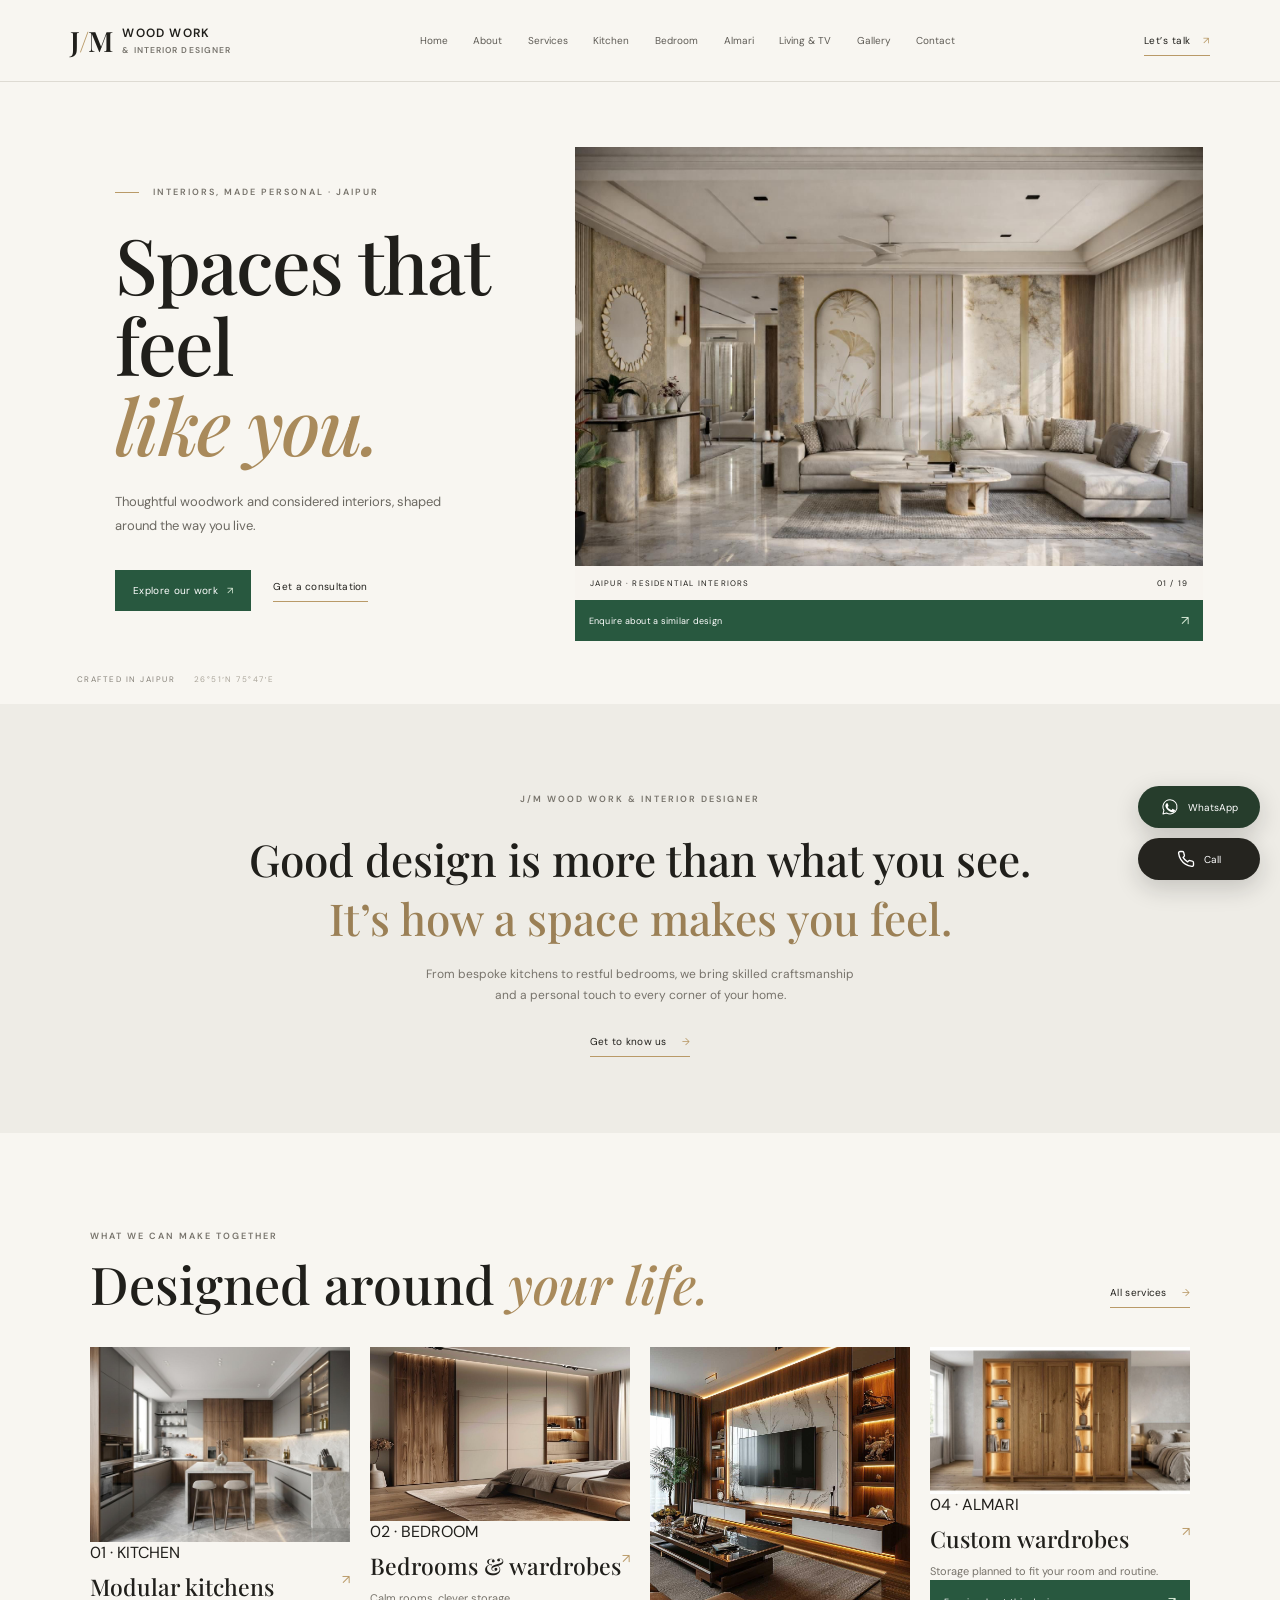
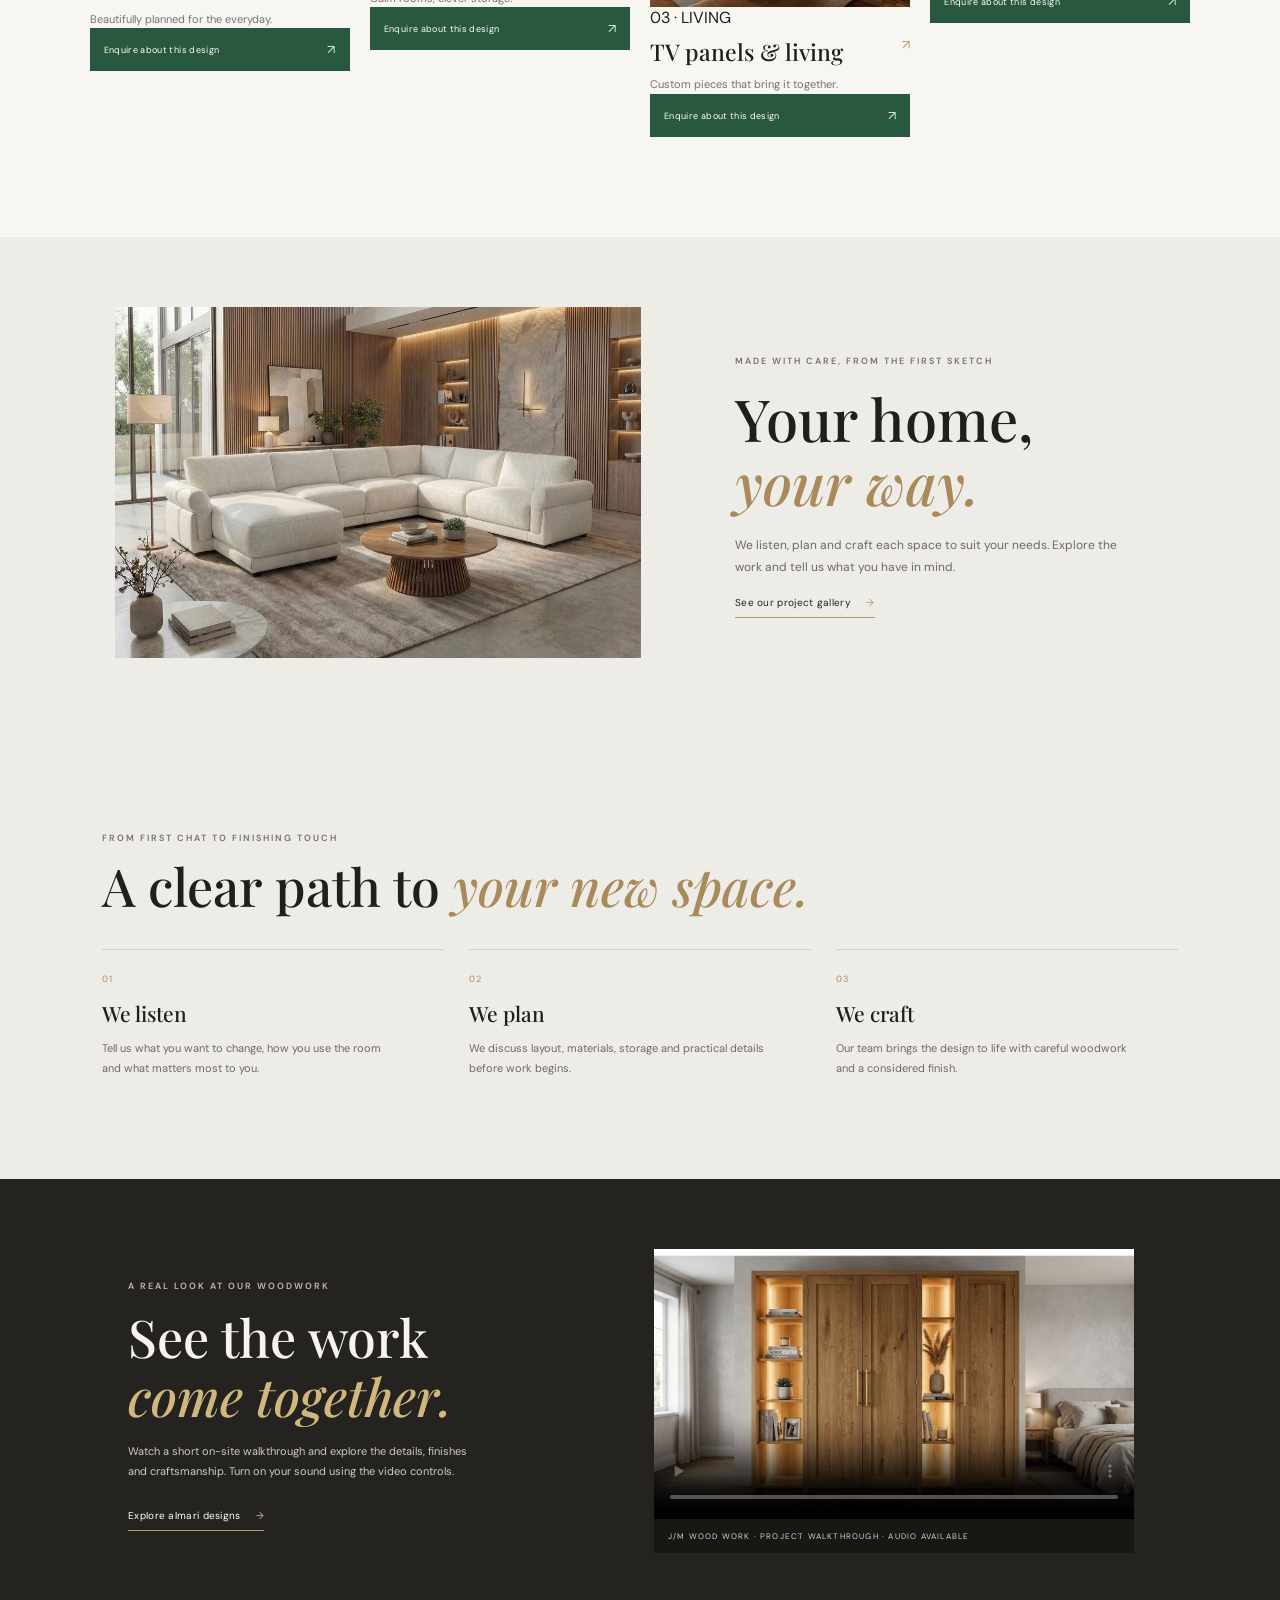
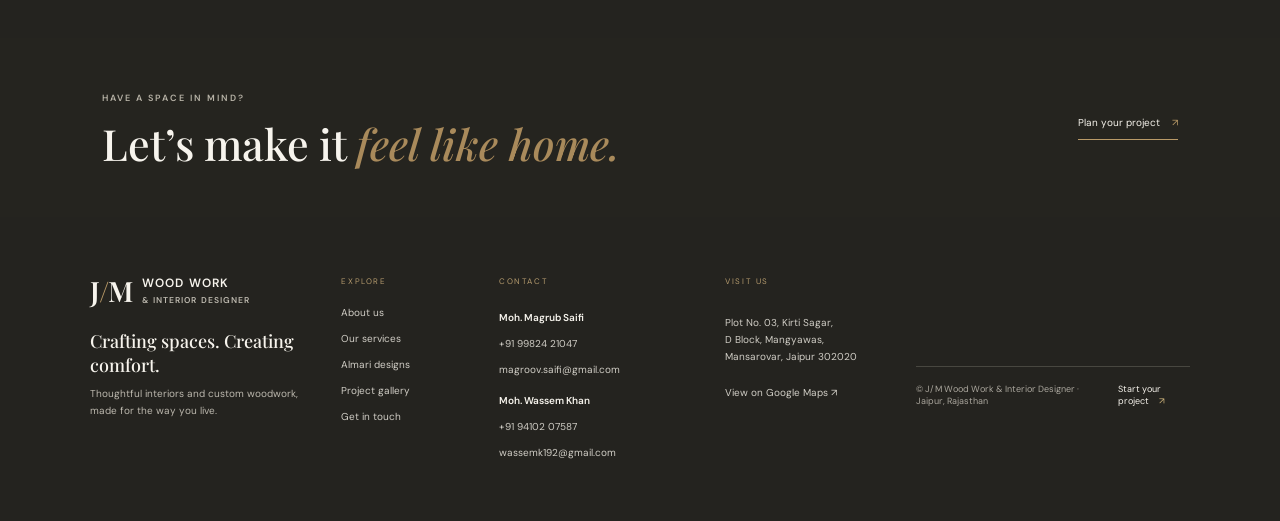
==== index.html @ 016baf74 "Build J/M Wood Work interior design website" ====
<!doctype html>
<html lang="en">
<head>
  <meta charset="UTF-8"><meta name="viewport" content="width=device-width, initial-scale=1"><meta name="theme-color" content="#171714">
  <meta name="description" content="J/M Wood Work & Interior Designer creates custom kitchens, wardrobes and thoughtful interiors in Jaipur.">
  <title>J/M Wood Work & Interior Designer — Jaipur</title>
  <link rel="preconnect" href="https://fonts.googleapis.com"><link rel="preconnect" href="https://fonts.gstatic.com" crossorigin>
  <link href="https://fonts.googleapis.com/css2?family=DM+Sans:wght@400;500;600&family=Playfair+Display:wght@500;600&display=swap" rel="stylesheet"><link rel="stylesheet" href="/styles.css">
</head>
<body>
  <header class="topbar"><a class="brand" href="/" aria-label="J/M Wood Work home"><span class="monogram">J<span>/</span>M</span><span class="brand-name">WOOD WORK <i>& INTERIOR DESIGNER</i></span></a><button class="menu-toggle" aria-expanded="false" aria-controls="site-nav" aria-label="Open navigation"><span></span><span></span></button><nav id="site-nav" aria-label="Main navigation"><a href="/">Home</a><a href="/about.html">About</a><a href="/services.html">Services</a><a href="/kitchen.html">Kitchen</a><a href="/bedroom.html">Bedroom</a><a href="/almari.html">Almari</a><a href="/living-room.html">Living & TV</a><a href="/gallery.html">Gallery</a><a href="/contact.html">Contact</a></nav><a class="header-cta" href="https://wa.me/919982421047" target="_blank" rel="noreferrer">Let’s talk <span>↗</span></a></header>
  <main>
    <section class="hero"><div class="hero-copy"><p class="eyebrow"><span></span> INTERIORS, MADE PERSONAL · JAIPUR</p><h1>Spaces that feel<br><em>like you.</em></h1><p class="intro">Thoughtful woodwork and considered interiors, shaped around the way you live.</p><div class="hero-actions"><a class="button" href="/gallery.html">Explore our work <span>↗</span></a><a class="text-link" href="/contact.html">Get a consultation</a></div></div><figure class="hero-image"><img src="/images/living-room-ivory.jpg" alt="Elegant ivory living room with custom interior details" fetchpriority="high"><figcaption><span>JAIPUR · RESIDENTIAL INTERIORS</span><span>01 / 19</span></figcaption></figure><div class="hero-index">CRAFTED IN JAIPUR <span>26°51′N 75°47′E</span></div></section>
    <section class="intro-band"><p class="eyebrow">J/M WOOD WORK & INTERIOR DESIGNER</p><p class="statement">Good design is more than what you see.<br><span>It’s how a space makes you feel.</span></p><p class="about-copy">From bespoke kitchens to restful bedrooms, we bring skilled craftsmanship and a personal touch to every corner of your home.</p><a class="text-link" href="/about.html">Get to know us <span>→</span></a></section>
    <section class="home-services"><div class="section-heading"><div><p class="eyebrow">WHAT WE CAN MAKE TOGETHER</p><h2>Designed around <em>your life.</em></h2></div><a class="text-link" href="/services.html">All services <span>→</span></a></div><div class="service-grid"><a class="service-card" href="/kitchen.html"><img src="/images/kitchen-island.jpg" alt="Modern modular kitchen with wood cabinets" loading="lazy"><span>01 · KITCHEN</span><h2>Modular kitchens <b>↗</b></h2><p>Beautifully planned for the everyday.</p></a><a class="service-card" href="/bedroom.html"><img src="/images/bedroom-wardrobe.jpg" alt="Bedroom wardrobe and custom storage" loading="lazy"><span>02 · BEDROOM</span><h2>Bedrooms & wardrobes <b>↗</b></h2><p>Calm rooms, clever storage.</p></a><a class="service-card" href="/living-room.html"><img src="/images/tv-panel.jpg" alt="Wood and marble TV feature wall" loading="lazy"><span>03 · LIVING</span><h2>TV panels & living <b>↗</b></h2><p>Custom pieces that bring it together.</p></a><a class="service-card" href="/almari.html"><img src="/images/almari-wooden.jpg" alt="Full-height wooden almari with warm lit display shelves" loading="lazy"><span>04 · ALMARI</span><h2>Custom wardrobes <b>↗</b></h2><p>Storage planned to fit your room and routine.</p></a></div></section>
    <section class="home-feature"><figure><img src="/images/living-room-sectional.jpg" alt="Comfortable living room with a custom sectional sofa" loading="lazy"></figure><div><p class="eyebrow">MADE WITH CARE, FROM THE FIRST SKETCH</p><h2>Your home,<br><em>your way.</em></h2><p>We listen, plan and craft each space to suit your needs. Explore the work and tell us what you have in mind.</p><a class="text-link" href="/gallery.html">See our project gallery <span>→</span></a></div></section>
  <section class="home-process"><div class="section-heading"><div><p class="eyebrow">FROM FIRST CHAT TO FINISHING TOUCH</p><h2>A clear path to <em>your new space.</em></h2></div></div><div class="process-grid"><article><span>01</span><h3>We listen</h3><p>Tell us what you want to change, how you use the room and what matters most to you.</p></article><article><span>02</span><h3>We plan</h3><p>We discuss layout, materials, storage and practical details before work begins.</p></article><article><span>03</span><h3>We craft</h3><p>Our team brings the design to life with careful woodwork and a considered finish.</p></article></div></section><section class="home-video"><div class="home-video-copy"><p class="eyebrow">A REAL LOOK AT OUR WOODWORK</p><h2>See the work<br><em>come together.</em></h2><p>Watch a short on-site walkthrough and explore the details, finishes and craftsmanship. Turn on your sound using the video controls.</p><a class="text-link" href="/almari.html">Explore almari designs <span>→</span></a></div><figure class="video-frame"><video controls playsinline preload="metadata" poster="/images/almari-wooden.jpg" aria-label="J/M Wood Work project walkthrough video with audio"><source src="/videos/wardrobe-design.mp4" type="video/mp4">Your browser does not support MP4 video.</video><figcaption>J/M WOOD WORK · PROJECT WALKTHROUGH · AUDIO AVAILABLE</figcaption></figure></section></main>
  <section class="contact-strip"><div><p class="eyebrow">HAVE A SPACE IN MIND?</p><h2>Let’s make it <em>feel like home.</em></h2></div><a class="contact-link" href="/contact.html">Plan your project <span>↗</span></a></section><footer class="site-footer"><div class="footer-main"><div class="footer-brand"><a class="brand" href="/"><span class="monogram">J<span>/</span>M</span><span class="brand-name">WOOD WORK <i>& INTERIOR DESIGNER</i></span></a><p>Crafting spaces. Creating comfort.</p><span class="footer-tag">Thoughtful interiors and custom woodwork, made for the way you live.</span></div><div class="footer-column"><p class="footer-title">EXPLORE</p><a href="/about.html">About us</a><a href="/services.html">Our services</a><a href="/almari.html">Almari designs</a><a href="/gallery.html">Project gallery</a><a href="/contact.html">Get in touch</a></div><div class="footer-column"><p class="footer-title">CONTACT</p><strong>Moh. Magrub Saifi</strong><a href="tel:+919982421047">+91 99824 21047</a><a href="mailto:magroov.saifi@gmail.com">magroov.saifi@gmail.com</a><strong>Moh. Wassem Khan</strong><a href="tel:+919410207587">+91 94102 07587</a><a href="mailto:wassemk192@gmail.com">wassemk192@gmail.com</a></div><div class="footer-column footer-address"><p class="footer-title">VISIT US</p><p>Plot No. 03, Kirti Sagar,<br>D Block, Mangyawas,<br>Mansarovar, Jaipur 302020</p><a href="https://maps.google.com/?q=Plot+No+03+Kirti+Sagar+D+Block+Mangyawas+Mansarovar+Jaipur+302020" target="_blank" rel="noreferrer">View on Google Maps ↗</a></div></div><div class="footer-bottom"><span>© J/M Wood Work & Interior Designer · Jaipur, Rajasthan</span><a href="/contact.html">Start your project <span>↗</span></a></div></footer>
  <script src="/script.js" defer></script>
</body></html>
---- styles.css ----
:root{--ink:#201f1b;--muted:#77746d;--paper:#f8f6f1;--gold:#b99a68;--line:#dedbd3;--serif:'Playfair Display',Georgia,serif;--sans:'DM Sans',Arial,sans-serif}*{box-sizing:border-box}html{scroll-behavior:smooth}body{margin:0;background:var(--paper);color:var(--ink);font-family:var(--sans)}img{max-width:100%}a{color:inherit;text-decoration:none}button,input,select,textarea{font:inherit}.topbar{min-height:82px;padding:0 5.5vw;display:flex;align-items:center;justify-content:space-between;gap:28px;border-bottom:1px solid var(--line);position:relative;z-index:5;background:var(--paper)}.brand{display:flex;align-items:center;gap:12px;flex:none}.monogram{font:600 28px var(--serif);letter-spacing:-3px}.monogram span{color:var(--gold);padding:0 2px}.brand-name{font-size:9px;letter-spacing:1.5px;font-weight:600;white-space:nowrap}.brand-name i{font-style:normal;display:block;font-size:7px;letter-spacing:1.3px;color:var(--muted);margin-top:4px}.topbar nav{display:flex;align-items:center;justify-content:center;gap:clamp(12px,2vw,27px)}.topbar nav a{font-size:10px;color:#5e5b55;white-space:nowrap;padding:12px 0;border-bottom:1px solid transparent}.topbar nav a:hover,.topbar nav a[aria-current=page]{color:#957344;border-color:var(--gold)}.header-cta{font-size:10px;letter-spacing:.5px;border-bottom:1px solid var(--gold);padding:8px 0;white-space:nowrap}.header-cta span,.contact-link span,.button span{color:var(--gold);padding-left:9px}.menu-toggle{display:none}.eyebrow{font-size:9px;letter-spacing:2px;font-weight:600;color:#77736b}.hero{min-height:590px;padding:65px 6vw 63px;display:grid;grid-template-columns:.8fr 1.2fr;gap:7%;align-items:center;position:relative}.hero-copy{padding-left:3vw}.hero-copy .eyebrow span{display:inline-block;width:24px;height:1px;background:var(--gold);vertical-align:middle;margin-right:10px}.hero h1,.page-hero h1{font:500 clamp(48px,6vw,82px)/1.05 var(--serif);letter-spacing:-2px;margin:25px 0}.hero h1 em,.page-hero h1 em,.section-heading h2 em,.contact-strip h2 em,.home-feature h2 em,.split-feature h2 em,.owners h2 em{color:#a98a5b;font-weight:500}.intro{font-size:13px;line-height:1.85;color:#6c6962;max-width:360px;margin:22px 0 32px}.hero-actions{display:flex;align-items:center;gap:22px;flex-wrap:wrap}.button{display:inline-flex;align-items:center;background:#25241f;color:#fff;font-size:10px;letter-spacing:.3px;padding:14px 18px;border:0;cursor:pointer}.button span{color:#d1b47e}.text-link{display:inline-block;font-size:10px;letter-spacing:.3px;padding-bottom:8px;border-bottom:1px solid var(--gold)}.text-link span{padding-left:12px;color:var(--gold)}.hero-image{margin:0;position:relative;background:#eee9df;display:flex;align-items:center;justify-content:center;min-height:300px}.hero-image img{display:block;width:100%;height:auto;max-height:490px;object-fit:contain}.hero-image figcaption{position:absolute;bottom:0;left:0;right:0;display:flex;justify-content:space-between;gap:10px;padding:12px 15px;background:rgba(248,246,241,.92);font-size:8px;letter-spacing:1.2px}.hero-index{position:absolute;left:6vw;bottom:20px;font-size:8px;letter-spacing:1.5px;color:#858178}.hero-index span{margin-left:15px;color:#aaa59a}.intro-band{text-align:center;background:#eeece6;padding:80px 20px 76px}.statement{font:500 clamp(27px,4vw,44px)/1.35 var(--serif);margin:24px 0 16px}.statement span{color:#9b8056}.about-copy{font-size:12px;line-height:1.8;color:#77736b;max-width:450px;margin:0 auto 22px}.home-services,.work{padding:88px 7vw 100px}.section-heading{display:flex;justify-content:space-between;align-items:end;gap:20px;margin-bottom:34px}.section-heading h2,.owners h2{font:500 clamp(34px,4.5vw,52px)/1.12 var(--serif);margin:13px 0 0}.section-heading .text-link{margin-bottom:5px;white-space:nowrap}.service-grid{display:grid;grid-template-columns:repeat(3,minmax(0,1fr));gap:20px}.service-card{display:block;min-width:0}.service-card img{display:block;width:100%;height:auto;object-fit:contain;background:#eeece6;transition:opacity .25s}.service-card:hover img{opacity:.88}.service-card>span{display:block;font-size:8px;letter-spacing:1.4px;color:#888278;margin-top:16px}.service-card h2{font:500 23px var(--serif);margin:8px 0}.service-card h2 b{font:400 13px var(--sans);color:var(--gold);float:right}.service-card p{font-size:11px;color:#77736b;line-height:1.7;margin:0}.home-feature,.split-feature{display:grid;grid-template-columns:1.1fr .9fr;gap:9%;align-items:center;padding:70px 9vw 90px;background:#eeece6}.home-feature figure,.feature-image{margin:0;background:#e1ded6;display:flex;align-items:center;justify-content:center}.home-feature img,.feature-image img{display:block;width:100%;height:auto;object-fit:contain}.home-feature h2,.split-feature h2{font:500 clamp(38px,5vw,58px)/1.1 var(--serif);margin:20px 0}.home-feature p:not(.eyebrow),.split-feature p:not(.eyebrow){font-size:12px;line-height:1.8;color:#6c6962;max-width:400px}.contact-strip{padding:45px 8vw;background:#25241f;color:#f7f4ed;display:flex;align-items:center;justify-content:space-between;gap:24px}.contact-strip .eyebrow{color:#b7b2a6}.contact-strip h2{font:500 clamp(27px,4vw,43px) var(--serif);margin:10px 0 0}.contact-link{display:inline-block;font-size:10px;border-bottom:1px solid var(--gold);padding:0 0 10px;white-space:nowrap}.contact-strip .contact-link span{color:var(--gold)}footer{padding:22px 5.5vw;display:flex;align-items:center;justify-content:space-between;gap:20px}footer>span{font-size:9px;color:#77736b}.page-hero{padding:90px 12vw 76px;background:#eeece6}.page-hero h1{font-size:clamp(43px,6vw,73px);margin:18px 0}.page-hero .intro{max-width:490px;margin-bottom:0}.page-hero .contact-link{margin-top:28px;color:var(--ink)}.page-hero.compact{padding-top:68px;padding-bottom:58px}.split-feature{padding-top:72px;padding-bottom:82px;background:transparent}.split-feature:nth-of-type(even){background:#eeece6}.feature-list{list-style:none;padding:0;margin:22px 0 28px}.feature-list li{font-size:11px;color:#625f58;padding:10px 0;border-bottom:1px solid var(--line)}.owners{padding:76px 10vw 100px}.owners h2{margin:12px 0 35px}.owner-grid{display:grid;grid-template-columns:repeat(2,1fr);gap:20px}.owner-grid article{border-top:1px solid var(--line);padding:18px 0}.owner-grid article>span{font-size:9px;color:#a98a5b}.owner-grid h3{font:500 23px var(--serif);margin:13px 0}.owner-grid a{display:block;font-size:11px;color:#68655e;margin-top:8px}.service-grid{padding:0}.page-hero+.service-grid{padding:10px 8vw 100px;grid-template-columns:repeat(2,minmax(0,1fr));gap:46px 24px}.image-pair{display:grid;grid-template-columns:1fr 1fr;gap:16px;padding:10px 9vw 90px}.image-pair img{display:block;width:100%;height:auto;object-fit:contain;background:#eeece6}.gallery-page{padding-top:20px}.filters{display:flex;gap:25px;border-bottom:1px solid var(--line);margin:0 0 30px;overflow-x:auto}.filter{font:inherit;font-size:10px;color:#77736b;background:none;border:0;padding:0 0 13px;white-space:nowrap;cursor:pointer;border-bottom:1px solid transparent}.filter span{font-size:8px;color:#aaa;margin-left:5px}.filter.active{color:var(--ink);border-color:var(--gold)}.gallery{columns:3 230px;column-gap:16px}.project{break-inside:avoid;margin:0 0 16px;background:#eeece6;cursor:pointer;position:relative;overflow:hidden}.project img{display:block;width:100%;height:auto;object-fit:contain;transition:transform .5s}.project:hover img{transform:scale(1.025)}.project figcaption{position:absolute;bottom:0;left:0;right:0;padding:35px 13px 12px;background:linear-gradient(transparent,rgba(20,19,17,.68));color:#fff;font-size:9px;letter-spacing:.8px;opacity:0;transition:opacity .25s}.project:hover figcaption,.project:focus-visible figcaption{opacity:1}.project[hidden]{display:none}dialog{border:0;padding:36px;background:#201f1c;color:white;width:min(92vw,1100px);max-width:none;max-height:92vh}dialog::backdrop{background:rgba(13,12,10,.88)}dialog figure{margin:0;display:flex;flex-direction:column;align-items:center;gap:12px}dialog img{display:block;max-width:100%;max-height:78vh;width:auto;height:auto;object-fit:contain}dialog figcaption{font-size:9px;letter-spacing:1.4px;color:#ded8cb}.close,.prev,.next{position:absolute;border:0;background:transparent;color:white;font-size:32px;cursor:pointer}.close{right:18px;top:7px}.prev{left:4px;top:48%}.next{right:4px;top:48%}.contact-layout{padding:45px 10vw 100px;display:grid;grid-template-columns:1fr .8fr;gap:10%;align-items:start}#enquiry-form{display:grid;gap:17px}#enquiry-form label{display:grid;gap:8px;font-size:10px;color:#5e5b55}#enquiry-form input,#enquiry-form select,#enquiry-form textarea{border:1px solid var(--line);background:transparent;padding:13px 12px;border-radius:0;font-size:12px;color:var(--ink);width:100%}#enquiry-form textarea{resize:vertical}#enquiry-form .button{justify-self:start}.form-note{font-size:9px;color:#807c73;margin:0}.contact-card{background:#eeece6;padding:30px}.contact-card h2{font:500 29px var(--serif);margin:14px 0}.contact-card>p:not(.eyebrow){font-size:11px;line-height:1.8;color:#6c6962}.contact-person{border-top:1px solid var(--line);padding:17px 0 5px;margin-top:15px;display:grid;gap:8px}.contact-person strong{font:500 17px var(--serif)}.contact-person a{font-size:10px;color:#67635b}.contact-person .wa-link{color:#927346}
@media(max-width:1050px){.topbar{gap:18px;padding:0 4vw}.topbar nav{gap:12px}.topbar nav a{font-size:9px}.brand{gap:8px}.brand-name{letter-spacing:1px}.header-cta{display:none}}
@media(max-width:760px){.topbar{min-height:70px;padding:0 5vw;justify-content:flex-start}.brand{margin-right:auto}.menu-toggle{display:flex;width:42px;height:42px;border:1px solid var(--line);background:transparent;align-items:center;justify-content:center;flex-direction:column;gap:5px;cursor:pointer}.menu-toggle span{display:block;width:17px;height:1px;background:var(--ink);transition:transform .2s}.menu-toggle[aria-expanded=true] span:first-child{transform:translateY(3px) rotate(45deg)}.menu-toggle[aria-expanded=true] span:last-child{transform:translateY(-3px) rotate(-45deg)}.topbar nav{display:none;position:absolute;top:69px;left:0;right:0;background:var(--paper);padding:8px 5vw 20px;border-bottom:1px solid var(--line);box-shadow:0 10px 18px #201f1b10;align-items:stretch;gap:0}.topbar nav.open{display:flex;flex-direction:column}.topbar nav a{font-size:12px;padding:13px 0;border-bottom:1px solid var(--line)}.hero{padding:48px 5vw 53px;grid-template-columns:1fr;gap:28px}.hero-copy{padding:0}.hero h1{font-size:60px;margin:20px 0}.hero-image{min-height:0}.hero-image img{max-height:none}.hero-index{left:5vw;bottom:18px}.intro-band{padding:63px 22px}.home-services,.work{padding:65px 5vw 72px}.section-heading{align-items:start;flex-direction:column;gap:12px;margin-bottom:25px}.section-heading h2{font-size:38px}.service-grid{grid-template-columns:1fr;gap:28px}.service-card img{width:100%}.service-card h2{font-size:22px}.home-feature,.split-feature{grid-template-columns:1fr;gap:28px;padding:50px 6vw 60px}.home-feature h2,.split-feature h2{font-size:43px;margin:14px 0}.home-feature .eyebrow,.split-feature .eyebrow{line-height:1.7}.contact-strip{padding:35px 6vw;align-items:flex-start;flex-direction:column}.contact-strip h2{font-size:30px}.contact-strip .contact-link{margin-top:5px}.page-hero{padding:60px 7vw 55px}.page-hero h1{font-size:47px}.page-hero.compact{padding:52px 7vw 38px}.owners{padding:55px 7vw 70px}.owner-grid{grid-template-columns:1fr;gap:4px}.page-hero+.service-grid{padding:12px 6vw 70px;grid-template-columns:1fr;gap:30px}.image-pair{grid-template-columns:1fr;gap:10px;padding:6px 6vw 65px}.gallery{columns:2 140px;column-gap:9px}.project{margin-bottom:9px}.project figcaption{opacity:1;padding:27px 8px 8px;font-size:8px}.filters{gap:19px;margin-bottom:22px}.contact-layout{padding:30px 6vw 70px;grid-template-columns:1fr;gap:25px}.contact-card{padding:24px}footer{padding:20px 5vw;align-items:flex-start;flex-direction:column;gap:10px}footer>span{font-size:8px}dialog{padding:25px 18px}dialog img{max-height:78vh}}
@media(max-width:380px){.brand-name{font-size:8px}.hero h1{font-size:53px}.hero-actions{gap:14px}.button{padding:13px 14px}.gallery{columns:1}.project figcaption{font-size:9px}}
@media(prefers-reduced-motion:reduce){html{scroll-behavior:auto}*,*::before,*::after{transition:none!important}}
.footer-links{display:flex;gap:16px}.footer-links a,.footer-phone{font-size:9px;color:#68655e}.footer-links a:hover,.footer-phone:hover{color:#957344}.wa-float{position:fixed;z-index:8;right:22px;bottom:20px;display:flex;align-items:center;gap:9px;padding:12px 15px;border-radius:30px;background:#243b2a;color:#fff;font-size:10px;box-shadow:0 8px 24px #1717142b;transition:transform .2s,background .2s}.wa-float:hover{transform:translateY(-2px);background:#1d492b}.wa-float>span:last-child{color:#d6c296}.wa-mark{font-size:8px;font-weight:600;letter-spacing:-.4px;border:1px solid #d8e2d8;border-radius:50%;width:19px;height:19px;display:grid;place-items:center}@media(max-width:760px){.footer-links{gap:13px}.footer-links a,.footer-phone{font-size:10px}.wa-float{right:14px;bottom:14px;padding:11px 13px}}
.site-footer{background:#24231f;color:#f7f4ed;padding:55px 7vw 20px}.footer-main{display:grid;grid-template-columns:1.25fr .7fr 1.1fr 1fr;gap:38px;padding-bottom:40px}.site-footer .brand-name{color:#f7f4ed}.site-footer .brand-name i{color:#bcb8ae}.footer-brand>p{font:500 18px var(--serif);margin:20px 0 8px}.footer-tag{display:block;max-width:235px;font-size:10px;line-height:1.7;color:#bcb8ae}.footer-column{display:flex;flex-direction:column;align-items:flex-start;gap:9px}.footer-column a,.footer-column strong,.footer-column>p:not(.footer-title){font-size:10px;line-height:1.7;color:#d1cec6}.footer-column strong{font-weight:600;color:#f7f4ed;margin-top:5px}.footer-column a:hover,.footer-bottom a:hover{color:#d2b77e}.footer-column .footer-title{font-size:8px;letter-spacing:1.6px;color:#b49a6d;margin:4px 0 9px}.footer-bottom{border-top:1px solid #484740;padding-top:16px;display:flex;justify-content:space-between;gap:16px;font-size:9px;color:#aaa69d}.footer-bottom a{color:#f7f4ed}.footer-bottom a span{color:#d2b77e;margin-left:8px}.float-actions{position:fixed;z-index:9;right:20px;bottom:20px;display:flex;flex-direction:column;gap:10px}.float-button{display:flex;align-items:center;justify-content:center;gap:9px;min-width:122px;padding:12px 15px;border-radius:28px;background:#263d2c;color:white;font-size:10px;box-shadow:0 8px 24px #17171430;transition:transform .2s,background .2s}.float-button:hover{transform:translateY(-2px);background:#1e4b2c}.float-call{background:#25241f}.float-call:hover{background:#423c2d}.float-button svg{width:18px;height:18px;fill:none;stroke:currentColor;stroke-width:1.8;stroke-linecap:round;stroke-linejoin:round;flex:none}.float-whatsapp svg path:first-child{fill:none}.float-whatsapp svg path:last-child{fill:currentColor;stroke:none}.home-process{padding:75px 8vw 90px;background:#eeece6}.process-grid{display:grid;grid-template-columns:repeat(3,1fr);gap:25px}.process-grid article,.values-grid article{border-top:1px solid #d4d0c7;padding:16px 5px 0 0}.process-grid article>span,.values-grid article>span{font-size:9px;color:#a98a5b;letter-spacing:1px}.process-grid h3,.values-grid h3{font:500 21px var(--serif);margin:12px 0}.process-grid p,.values-grid p{font-size:11px;line-height:1.8;color:#6e6a62;max-width:300px}.values-section{padding:75px 9vw 90px;display:grid;grid-template-columns:.75fr 1.25fr;gap:7%;align-items:center;background:#eeece6}.values-heading h2,.gallery-note h2,.contact-next h2{font:500 clamp(34px,4.5vw,51px)/1.13 var(--serif);margin:14px 0}.values-heading h2 em,.gallery-note h2 em,.contact-next h2 em{color:#a98a5b}.values-heading>p:not(.eyebrow){font-size:11px;line-height:1.8;color:#6e6a62;max-width:330px}.values-grid{display:grid;grid-template-columns:repeat(3,1fr);gap:18px}.detail-list p{border-top:1px solid #d4d0c7;padding:14px 0;margin:0;display:flex;flex-direction:column;gap:6px}.detail-list strong{font:500 17px var(--serif)}.detail-list span{font-size:10px;line-height:1.7;color:#6e6a62}.gallery-note{padding:72px 20px 85px;text-align:center;background:#eeece6}.gallery-note>p:not(.eyebrow){font-size:11px;line-height:1.8;max-width:430px;color:#6e6a62;margin:0 auto 22px}.gallery-note h2{font-size:44px}.contact-next{padding:70px 10vw 85px;display:grid;grid-template-columns:1fr 1fr;gap:10%;align-items:center;background:#eeece6}.contact-next-copy p{font-size:12px;line-height:1.8;color:#6e6a62;max-width:430px;margin:0 0 22px}
@media(max-width:760px){.site-footer{padding:38px 6vw 18px}.footer-main{grid-template-columns:1fr 1fr;gap:27px 18px;padding-bottom:28px}.footer-brand{grid-column:1/-1}.footer-tag{max-width:300px}.footer-bottom{flex-direction:column;font-size:8px}.float-actions{right:12px;bottom:12px;flex-direction:row;gap:8px}.float-button{min-width:0;padding:11px 13px;font-size:9px}.float-button svg{width:17px;height:17px}.home-process{padding:55px 6vw 65px}.process-grid{grid-template-columns:1fr;gap:12px}.process-grid article,.values-grid article{padding-top:12px}.values-section{padding:55px 6vw 65px;grid-template-columns:1fr;gap:25px}.values-grid{grid-template-columns:1fr;gap:5px}.detail-list p{padding:12px 0}.gallery-note{padding:55px 7vw 65px}.gallery-note h2{font-size:38px}.contact-next{padding:55px 7vw 65px;grid-template-columns:1fr;gap:7px}}
.project-card{break-inside:avoid;margin:0 0 16px;background:#fff;border:1px solid #e6e2da}.project-image{display:block;position:relative;width:100%;padding:0;border:0;background:#eeece6;cursor:zoom-in;overflow:hidden}.project-image img{display:block;width:100%;height:auto;object-fit:contain;transition:transform .45s}.project-image:hover img{transform:scale(1.025)}.project-caption{position:absolute;left:0;right:0;bottom:0;padding:32px 13px 11px;background:linear-gradient(transparent,rgba(20,19,17,.7));color:white;text-align:left;font-size:9px;letter-spacing:.8px;opacity:0;transition:opacity .2s}.project-image:hover .project-caption,.project-image:focus-visible .project-caption{opacity:1}.project-enquiry{display:flex;align-items:center;justify-content:space-between;gap:8px;padding:13px 14px;font-size:9px;letter-spacing:.35px;color:#50483a;background:#fff}.project-enquiry span:last-child{font-size:13px;color:#a98a5b}.project-enquiry:hover{background:#f0ede6;color:#201f1b}.project-card[hidden]{display:none}
.service-card-main{display:block}.image-enquiry{width:100%;display:flex;align-items:center;justify-content:space-between;gap:10px;padding:12px 14px;background:#fff;border-top:1px solid #e6e2da;color:#50483a;font-size:9px;letter-spacing:.25px}.image-enquiry span{font-size:13px;color:#a98a5b}.image-enquiry:hover{background:#f0ede6;color:#201f1b}.hero-image,.feature-image{flex-direction:column;align-items:stretch}.hero-image img,.feature-image img{width:100%}.hero-image figcaption{position:static;order:2}.hero-image .image-enquiry{order:3}.related-image{background:#eeece6}.related-image img{display:block;width:100%;height:auto;object-fit:contain}
.project-enquiry,.image-enquiry{background:#28583f;color:#fff;border:0}.project-enquiry span:last-child,.image-enquiry span{color:#d7e9d6}.project-enquiry:hover,.image-enquiry:hover{background:#1e4933;color:white}.wardrobe-gallery{padding:75px 8vw 90px}.wardrobe-cards{display:grid;grid-template-columns:repeat(2,minmax(0,1fr));gap:22px}.wardrobe-card{min-width:0;background:#eeece6}.wardrobe-card>img{display:block;width:100%;height:auto;object-fit:contain}.wardrobe-card-copy{padding:17px 18px 18px}.wardrobe-card-copy>span{font-size:8px;letter-spacing:1.3px;color:#77736b}.wardrobe-card-copy h3{font:500 21px var(--serif);margin:10px 0 14px}.wardrobe-card .project-enquiry{margin:0 -18px -18px;width:calc(100% + 36px)}.wardrobe-video{display:grid;grid-template-columns:.85fr 1fr;gap:10%;align-items:center;padding:70px 10vw 85px;background:#eeece6}.video-copy h2{font:500 clamp(38px,4.5vw,52px)/1.13 var(--serif);margin:16px 0}.video-copy h2 em{color:#a98a5b}.video-copy>p:not(.eyebrow){font-size:11px;line-height:1.8;color:#6e6a62;max-width:350px;margin-bottom:23px}.video-frame{margin:0;max-width:480px;background:#171714}.video-frame video{display:block;width:100%;height:auto;max-height:80vh;object-fit:contain;background:#171714}.video-frame figcaption{font-size:8px;letter-spacing:1.2px;color:#d6d2c8;padding:12px 14px}.home-services .service-grid{grid-template-columns:repeat(auto-fit,minmax(220px,1fr))}
@media(max-width:760px){.wardrobe-gallery{padding:55px 6vw 65px}.wardrobe-cards{grid-template-columns:1fr;gap:16px}.wardrobe-card-copy{padding:14px}.wardrobe-card .project-enquiry{margin:0 -14px -14px;width:calc(100% + 28px)}.wardrobe-video{grid-template-columns:1fr;gap:26px;padding:55px 6vw 65px}.video-frame{width:100%;max-width:520px;margin:auto}.video-frame video{max-height:none}.home-services .service-grid{grid-template-columns:1fr}}

.topbar{position:sticky;top:0}.brand-name{font-size:12px;letter-spacing:1.2px}.brand-name i{font-size:8.5px;letter-spacing:1.1px}
.home-video{display:grid;grid-template-columns:.85fr 1fr;gap:10%;align-items:center;padding:70px 10vw 85px;background:#24231f;color:#f7f4ed}.home-video .eyebrow{color:#c2bba9}.home-video-copy h2{font:500 clamp(38px,4.5vw,52px)/1.13 var(--serif);margin:16px 0}.home-video-copy h2 em{color:#d1b77f}.home-video-copy>p:not(.eyebrow){font-size:11px;line-height:1.8;color:#d0ccc3;max-width:350px;margin-bottom:22px}.home-video .text-link{color:#fff}.home-video .text-link span{color:#d1b77f}
@media(max-width:980px){.topbar{min-height:74px;padding:0 5vw;justify-content:flex-start;gap:14px}.brand{margin-right:auto}.brand-name{font-size:11px;letter-spacing:1px}.brand-name i{font-size:7.5px}.menu-toggle{display:flex;width:42px;height:42px;border:1px solid var(--line);background:transparent;align-items:center;justify-content:center;flex-direction:column;gap:5px;cursor:pointer}.menu-toggle span{display:block;width:17px;height:1px;background:var(--ink);transition:transform .2s}.menu-toggle[aria-expanded=true] span:first-child{transform:translateY(3px) rotate(45deg)}.menu-toggle[aria-expanded=true] span:last-child{transform:translateY(-3px) rotate(-45deg)}.topbar nav{display:none;position:absolute;top:100%;left:0;right:0;background:var(--paper);padding:8px 5vw 20px;border-bottom:1px solid var(--line);box-shadow:0 10px 18px #201f1b10;align-items:stretch;gap:0}.topbar nav.open{display:flex;flex-direction:column}.topbar nav a{font-size:12px;padding:13px 0;border-bottom:1px solid var(--line)}.header-cta{display:none}}
@media(max-width:760px){.brand-name{font-size:10px;letter-spacing:.9px}.brand-name i{font-size:7px;letter-spacing:.8px}.home-video{grid-template-columns:1fr;gap:24px;padding:55px 6vw 65px}.home-video-copy h2{font-size:43px}.home-video .video-frame{width:100%;max-width:520px;margin:auto}}

.button{background:#28583f;color:#fff;transition:background .2s}.button:hover{background:#1e4933}.button span{color:#d7e9d6}
@media(max-width:760px){.hero h1{font-size:clamp(48px,13vw,58px)}.brand-name{font-size:11px;letter-spacing:.9px}.brand-name i{font-size:7.5px}.float-actions{right:12px;bottom:12px;gap:7px}.float-button{width:42px;height:42px;min-width:42px;padding:0;border-radius:50%;gap:0}.float-button span{display:none}}
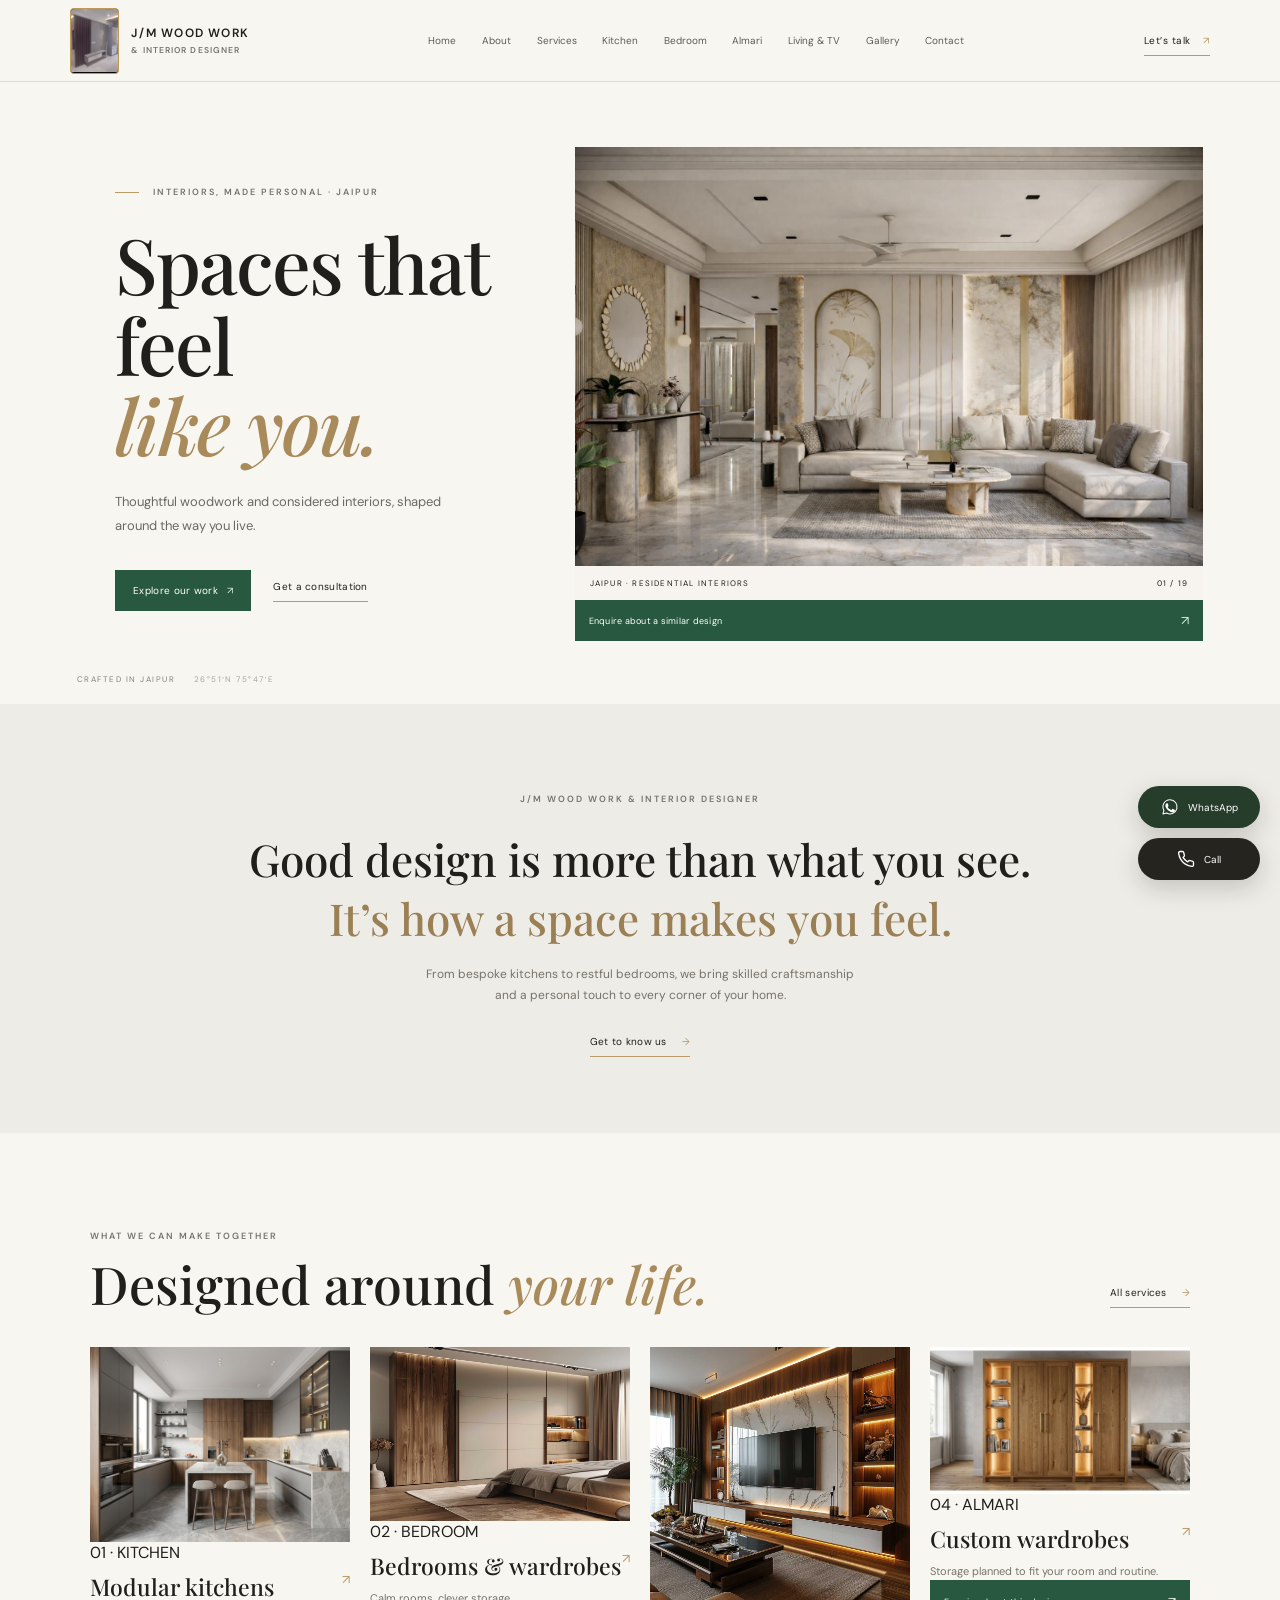
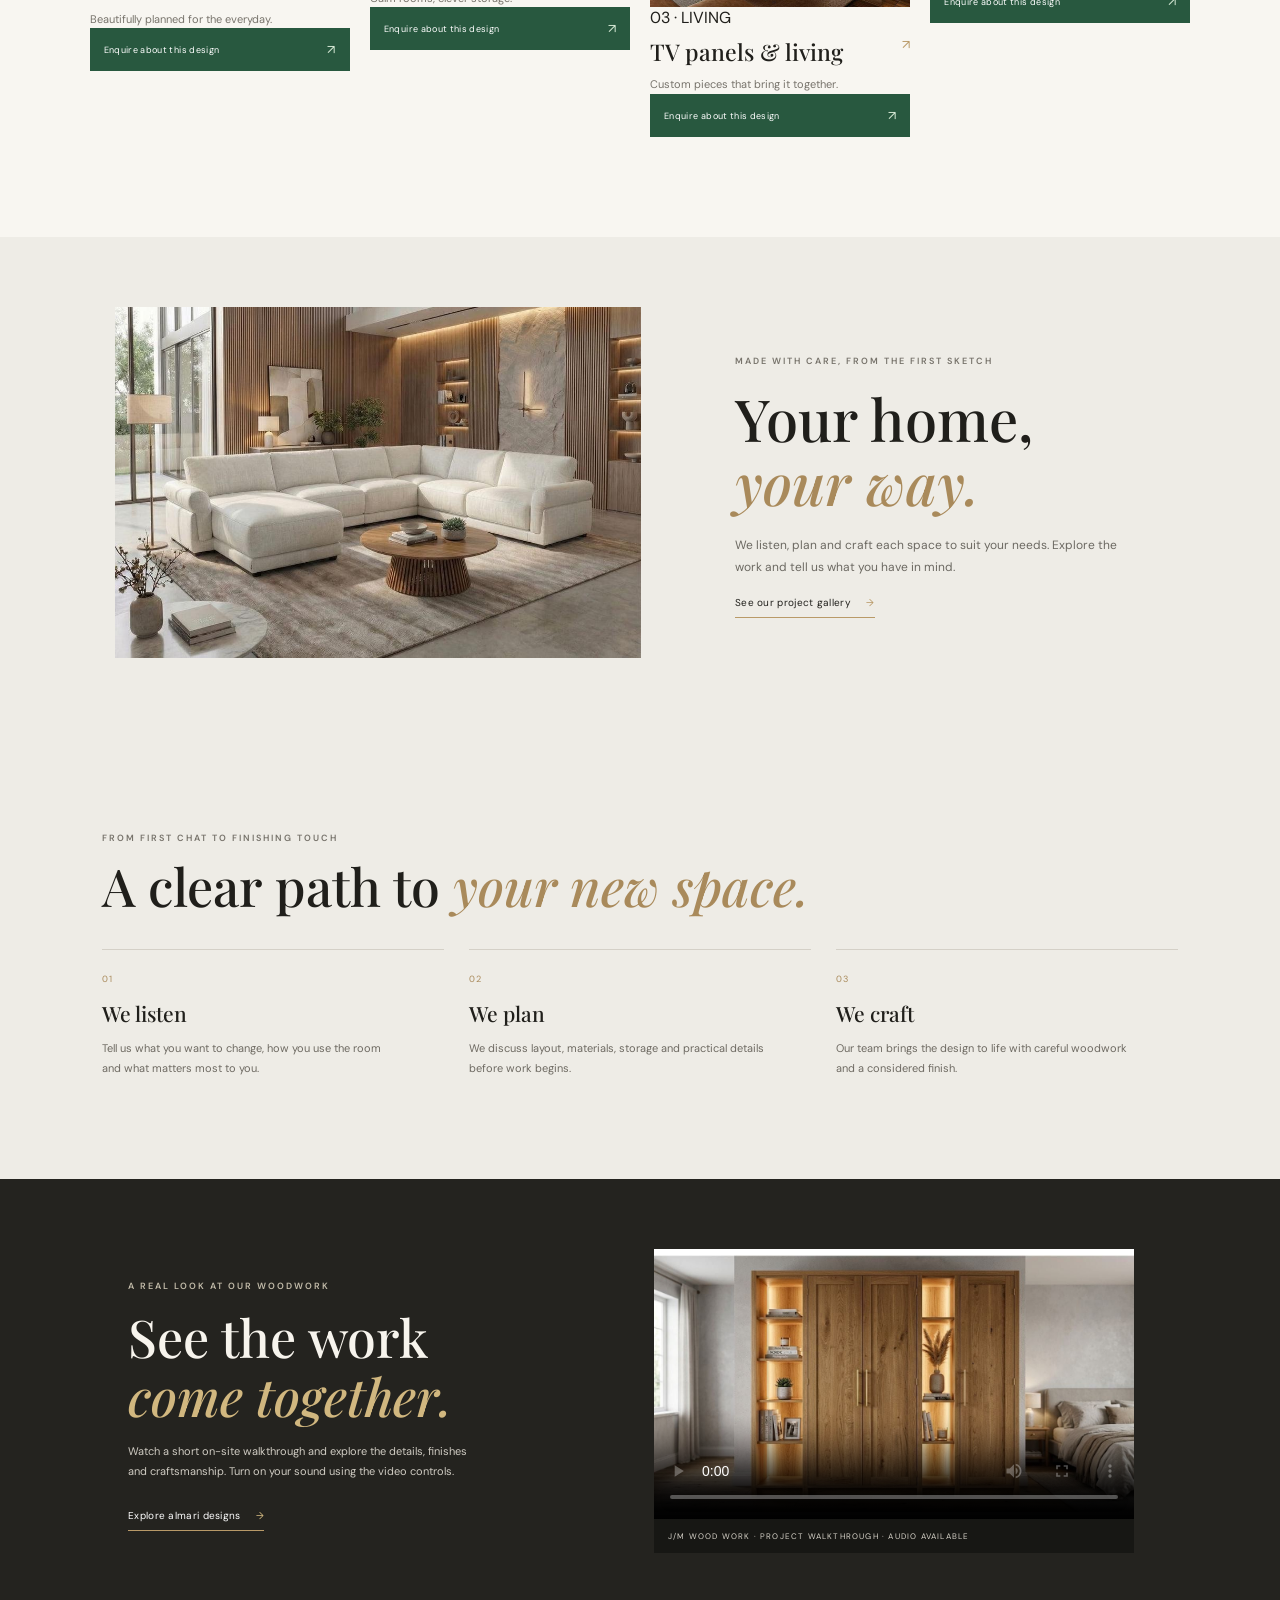
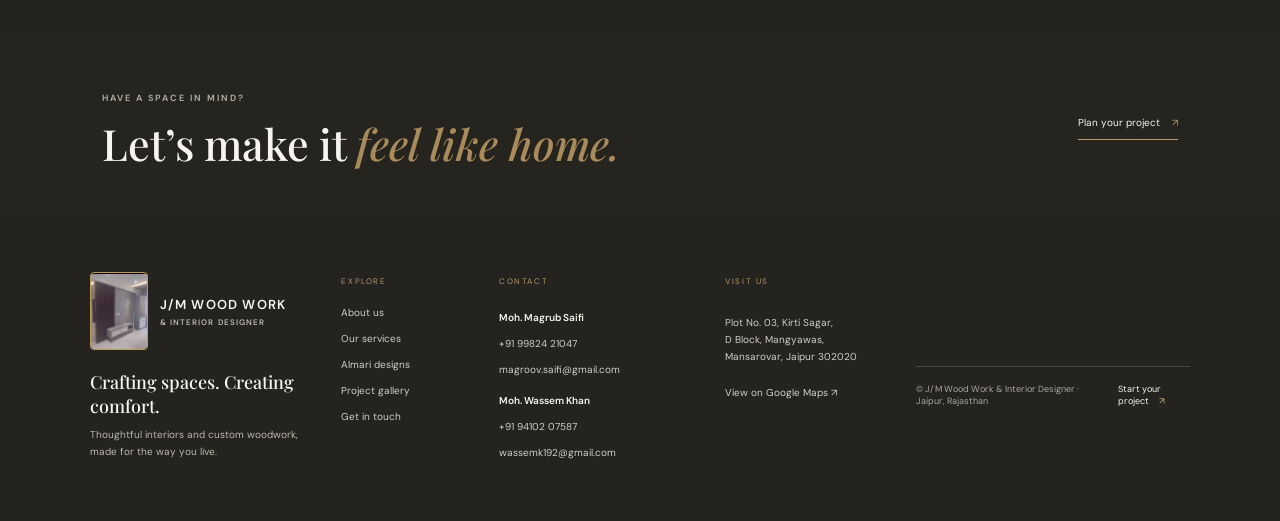
==== commit a4f61234: "Add J/M logo to site branding" ====
--- a/index.html
+++ b/index.html
@@ -8,13 +8,13 @@
   <link href="https://fonts.googleapis.com/css2?family=DM+Sans:wght@400;500;600&family=Playfair+Display:wght@500;600&display=swap" rel="stylesheet"><link rel="stylesheet" href="/styles.css">
 </head>
 <body>
-  <header class="topbar"><a class="brand" href="/" aria-label="J/M Wood Work home"><span class="monogram">J<span>/</span>M</span><span class="brand-name">WOOD WORK <i>& INTERIOR DESIGNER</i></span></a><button class="menu-toggle" aria-expanded="false" aria-controls="site-nav" aria-label="Open navigation"><span></span><span></span></button><nav id="site-nav" aria-label="Main navigation"><a href="/">Home</a><a href="/about.html">About</a><a href="/services.html">Services</a><a href="/kitchen.html">Kitchen</a><a href="/bedroom.html">Bedroom</a><a href="/almari.html">Almari</a><a href="/living-room.html">Living & TV</a><a href="/gallery.html">Gallery</a><a href="/contact.html">Contact</a></nav><a class="header-cta" href="https://wa.me/919982421047" target="_blank" rel="noreferrer">Let’s talk <span>↗</span></a></header>
+  <header class="topbar"><a class="brand" href="/" aria-label="J/M Wood Work home"><img class="brand-logo" src="/images/jm-logo.jpg" alt="J/M Wood Work logo"><span class="brand-name"><span>J/M WOOD WORK</span><i>& INTERIOR DESIGNER</i></span></a><button class="menu-toggle" aria-expanded="false" aria-controls="site-nav" aria-label="Open navigation"><span></span><span></span></button><nav id="site-nav" aria-label="Main navigation"><a href="/">Home</a><a href="/about.html">About</a><a href="/services.html">Services</a><a href="/kitchen.html">Kitchen</a><a href="/bedroom.html">Bedroom</a><a href="/almari.html">Almari</a><a href="/living-room.html">Living & TV</a><a href="/gallery.html">Gallery</a><a href="/contact.html">Contact</a></nav><a class="header-cta" href="https://wa.me/919982421047" target="_blank" rel="noreferrer">Let’s talk <span>↗</span></a></header>
   <main>
     <section class="hero"><div class="hero-copy"><p class="eyebrow"><span></span> INTERIORS, MADE PERSONAL · JAIPUR</p><h1>Spaces that feel<br><em>like you.</em></h1><p class="intro">Thoughtful woodwork and considered interiors, shaped around the way you live.</p><div class="hero-actions"><a class="button" href="/gallery.html">Explore our work <span>↗</span></a><a class="text-link" href="/contact.html">Get a consultation</a></div></div><figure class="hero-image"><img src="/images/living-room-ivory.jpg" alt="Elegant ivory living room with custom interior details" fetchpriority="high"><figcaption><span>JAIPUR · RESIDENTIAL INTERIORS</span><span>01 / 19</span></figcaption></figure><div class="hero-index">CRAFTED IN JAIPUR <span>26°51′N 75°47′E</span></div></section>
     <section class="intro-band"><p class="eyebrow">J/M WOOD WORK & INTERIOR DESIGNER</p><p class="statement">Good design is more than what you see.<br><span>It’s how a space makes you feel.</span></p><p class="about-copy">From bespoke kitchens to restful bedrooms, we bring skilled craftsmanship and a personal touch to every corner of your home.</p><a class="text-link" href="/about.html">Get to know us <span>→</span></a></section>
     <section class="home-services"><div class="section-heading"><div><p class="eyebrow">WHAT WE CAN MAKE TOGETHER</p><h2>Designed around <em>your life.</em></h2></div><a class="text-link" href="/services.html">All services <span>→</span></a></div><div class="service-grid"><a class="service-card" href="/kitchen.html"><img src="/images/kitchen-island.jpg" alt="Modern modular kitchen with wood cabinets" loading="lazy"><span>01 · KITCHEN</span><h2>Modular kitchens <b>↗</b></h2><p>Beautifully planned for the everyday.</p></a><a class="service-card" href="/bedroom.html"><img src="/images/bedroom-wardrobe.jpg" alt="Bedroom wardrobe and custom storage" loading="lazy"><span>02 · BEDROOM</span><h2>Bedrooms & wardrobes <b>↗</b></h2><p>Calm rooms, clever storage.</p></a><a class="service-card" href="/living-room.html"><img src="/images/tv-panel.jpg" alt="Wood and marble TV feature wall" loading="lazy"><span>03 · LIVING</span><h2>TV panels & living <b>↗</b></h2><p>Custom pieces that bring it together.</p></a><a class="service-card" href="/almari.html"><img src="/images/almari-wooden.jpg" alt="Full-height wooden almari with warm lit display shelves" loading="lazy"><span>04 · ALMARI</span><h2>Custom wardrobes <b>↗</b></h2><p>Storage planned to fit your room and routine.</p></a></div></section>
     <section class="home-feature"><figure><img src="/images/living-room-sectional.jpg" alt="Comfortable living room with a custom sectional sofa" loading="lazy"></figure><div><p class="eyebrow">MADE WITH CARE, FROM THE FIRST SKETCH</p><h2>Your home,<br><em>your way.</em></h2><p>We listen, plan and craft each space to suit your needs. Explore the work and tell us what you have in mind.</p><a class="text-link" href="/gallery.html">See our project gallery <span>→</span></a></div></section>
   <section class="home-process"><div class="section-heading"><div><p class="eyebrow">FROM FIRST CHAT TO FINISHING TOUCH</p><h2>A clear path to <em>your new space.</em></h2></div></div><div class="process-grid"><article><span>01</span><h3>We listen</h3><p>Tell us what you want to change, how you use the room and what matters most to you.</p></article><article><span>02</span><h3>We plan</h3><p>We discuss layout, materials, storage and practical details before work begins.</p></article><article><span>03</span><h3>We craft</h3><p>Our team brings the design to life with careful woodwork and a considered finish.</p></article></div></section><section class="home-video"><div class="home-video-copy"><p class="eyebrow">A REAL LOOK AT OUR WOODWORK</p><h2>See the work<br><em>come together.</em></h2><p>Watch a short on-site walkthrough and explore the details, finishes and craftsmanship. Turn on your sound using the video controls.</p><a class="text-link" href="/almari.html">Explore almari designs <span>→</span></a></div><figure class="video-frame"><video controls playsinline preload="metadata" poster="/images/almari-wooden.jpg" aria-label="J/M Wood Work project walkthrough video with audio"><source src="/videos/wardrobe-design.mp4" type="video/mp4">Your browser does not support MP4 video.</video><figcaption>J/M WOOD WORK · PROJECT WALKTHROUGH · AUDIO AVAILABLE</figcaption></figure></section></main>
-  <section class="contact-strip"><div><p class="eyebrow">HAVE A SPACE IN MIND?</p><h2>Let’s make it <em>feel like home.</em></h2></div><a class="contact-link" href="/contact.html">Plan your project <span>↗</span></a></section><footer class="site-footer"><div class="footer-main"><div class="footer-brand"><a class="brand" href="/"><span class="monogram">J<span>/</span>M</span><span class="brand-name">WOOD WORK <i>& INTERIOR DESIGNER</i></span></a><p>Crafting spaces. Creating comfort.</p><span class="footer-tag">Thoughtful interiors and custom woodwork, made for the way you live.</span></div><div class="footer-column"><p class="footer-title">EXPLORE</p><a href="/about.html">About us</a><a href="/services.html">Our services</a><a href="/almari.html">Almari designs</a><a href="/gallery.html">Project gallery</a><a href="/contact.html">Get in touch</a></div><div class="footer-column"><p class="footer-title">CONTACT</p><strong>Moh. Magrub Saifi</strong><a href="tel:+919982421047">+91 99824 21047</a><a href="mailto:magroov.saifi@gmail.com">magroov.saifi@gmail.com</a><strong>Moh. Wassem Khan</strong><a href="tel:+919410207587">+91 94102 07587</a><a href="mailto:wassemk192@gmail.com">wassemk192@gmail.com</a></div><div class="footer-column footer-address"><p class="footer-title">VISIT US</p><p>Plot No. 03, Kirti Sagar,<br>D Block, Mangyawas,<br>Mansarovar, Jaipur 302020</p><a href="https://maps.google.com/?q=Plot+No+03+Kirti+Sagar+D+Block+Mangyawas+Mansarovar+Jaipur+302020" target="_blank" rel="noreferrer">View on Google Maps ↗</a></div></div><div class="footer-bottom"><span>© J/M Wood Work & Interior Designer · Jaipur, Rajasthan</span><a href="/contact.html">Start your project <span>↗</span></a></div></footer>
+  <section class="contact-strip"><div><p class="eyebrow">HAVE A SPACE IN MIND?</p><h2>Let’s make it <em>feel like home.</em></h2></div><a class="contact-link" href="/contact.html">Plan your project <span>↗</span></a></section><footer class="site-footer"><div class="footer-main"><div class="footer-brand"><a class="brand" href="/"><img class="brand-logo" src="/images/jm-logo.jpg" alt="J/M Wood Work logo"><span class="brand-name"><span>J/M WOOD WORK</span><i>& INTERIOR DESIGNER</i></span></a><p>Crafting spaces. Creating comfort.</p><span class="footer-tag">Thoughtful interiors and custom woodwork, made for the way you live.</span></div><div class="footer-column"><p class="footer-title">EXPLORE</p><a href="/about.html">About us</a><a href="/services.html">Our services</a><a href="/almari.html">Almari designs</a><a href="/gallery.html">Project gallery</a><a href="/contact.html">Get in touch</a></div><div class="footer-column"><p class="footer-title">CONTACT</p><strong>Moh. Magrub Saifi</strong><a href="tel:+919982421047">+91 99824 21047</a><a href="mailto:magroov.saifi@gmail.com">magroov.saifi@gmail.com</a><strong>Moh. Wassem Khan</strong><a href="tel:+919410207587">+91 94102 07587</a><a href="mailto:wassemk192@gmail.com">wassemk192@gmail.com</a></div><div class="footer-column footer-address"><p class="footer-title">VISIT US</p><p>Plot No. 03, Kirti Sagar,<br>D Block, Mangyawas,<br>Mansarovar, Jaipur 302020</p><a href="https://maps.google.com/?q=Plot+No+03+Kirti+Sagar+D+Block+Mangyawas+Mansarovar+Jaipur+302020" target="_blank" rel="noreferrer">View on Google Maps ↗</a></div></div><div class="footer-bottom"><span>© J/M Wood Work & Interior Designer · Jaipur, Rajasthan</span><a href="/contact.html">Start your project <span>↗</span></a></div></footer>
   <script src="/script.js" defer></script>
 </body></html>
--- a/styles.css
+++ b/styles.css
@@ -17,4 +17,7 @@
 @media(max-width:760px){.brand-name{font-size:10px;letter-spacing:.9px}.brand-name i{font-size:7px;letter-spacing:.8px}.home-video{grid-template-columns:1fr;gap:24px;padding:55px 6vw 65px}.home-video-copy h2{font-size:43px}.home-video .video-frame{width:100%;max-width:520px;margin:auto}}
 
 .button{background:#28583f;color:#fff;transition:background .2s}.button:hover{background:#1e4933}.button span{color:#d7e9d6}
+.brand-logo{display:block;flex:none;width:49px;height:66px;object-fit:contain;background:#080706;border:1px solid #bd9a5b;border-radius:4px}.brand-name>span{display:block;font-size:12px;font-weight:600;letter-spacing:1.2px;white-space:nowrap}.site-footer .brand-logo{width:58px;height:78px}.site-footer .brand-name>span{font-size:13px;color:#f7f4ed}.site-footer .brand-name i{font-size:8px}
+@media(max-width:980px){.brand-logo{width:43px;height:58px}.brand-name>span{font-size:11px;letter-spacing:.8px}.site-footer .brand-logo{width:52px;height:70px}}
+@media(max-width:760px){.brand-logo{width:39px;height:52px}.brand-name>span{font-size:10px;letter-spacing:.65px}.brand-name i{font-size:7px}.site-footer .brand-logo{width:48px;height:64px}.site-footer .brand-name>span{font-size:11px}}
 @media(max-width:760px){.hero h1{font-size:clamp(48px,13vw,58px)}.brand-name{font-size:11px;letter-spacing:.9px}.brand-name i{font-size:7.5px}.float-actions{right:12px;bottom:12px;gap:7px}.float-button{width:42px;height:42px;min-width:42px;padding:0;border-radius:50%;gap:0}.float-button span{display:none}}
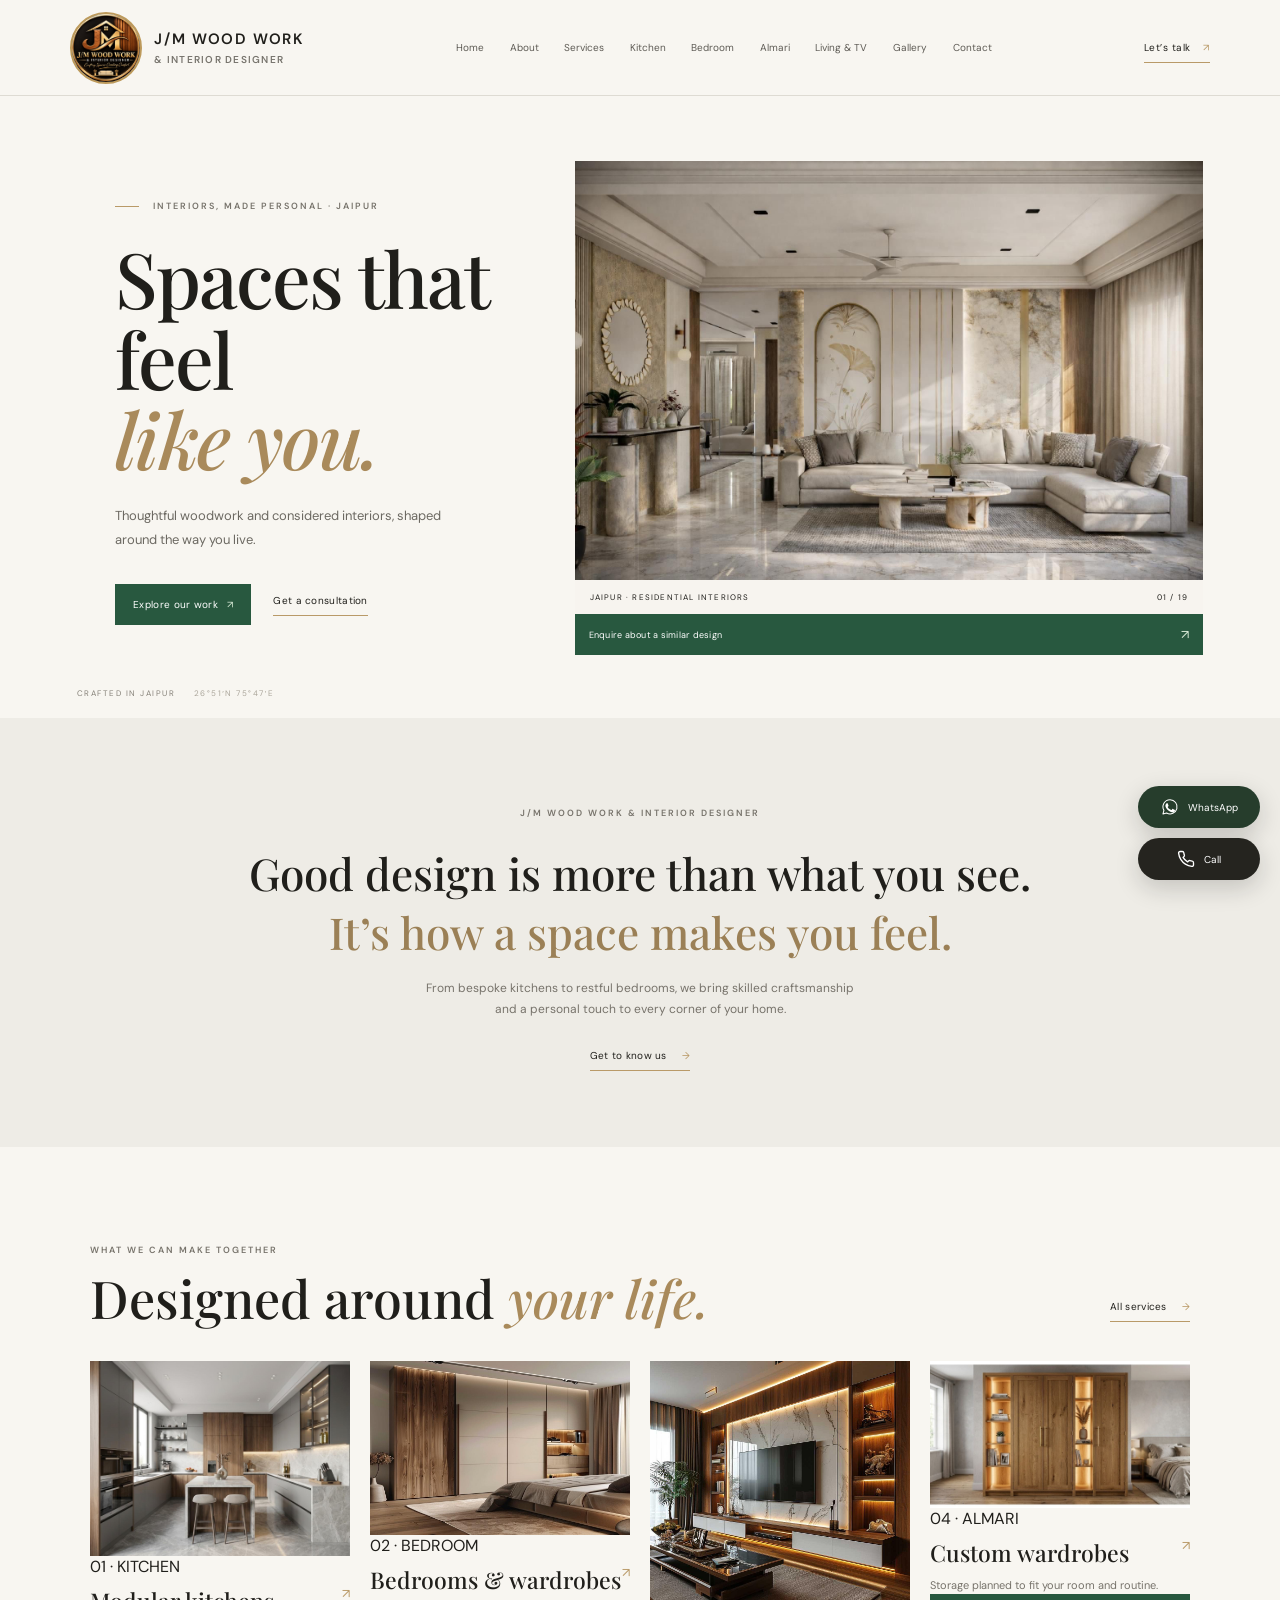
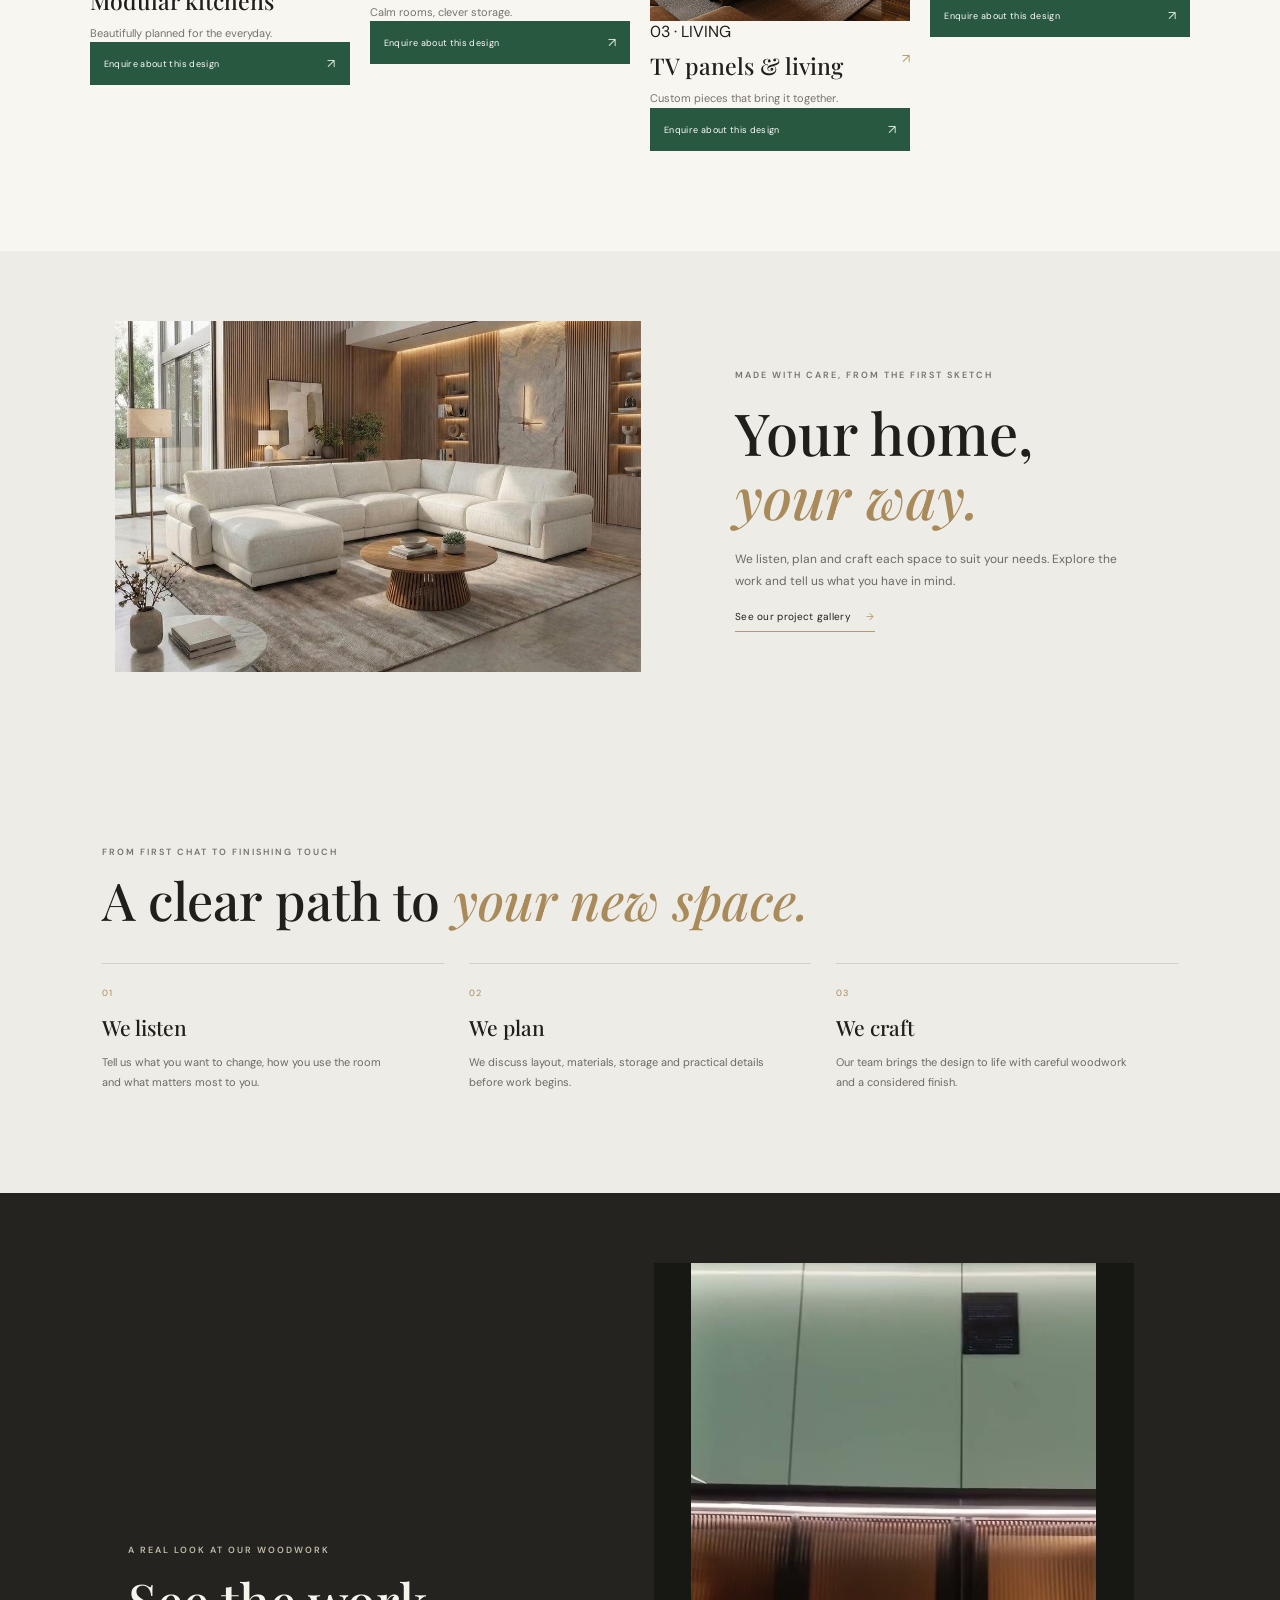
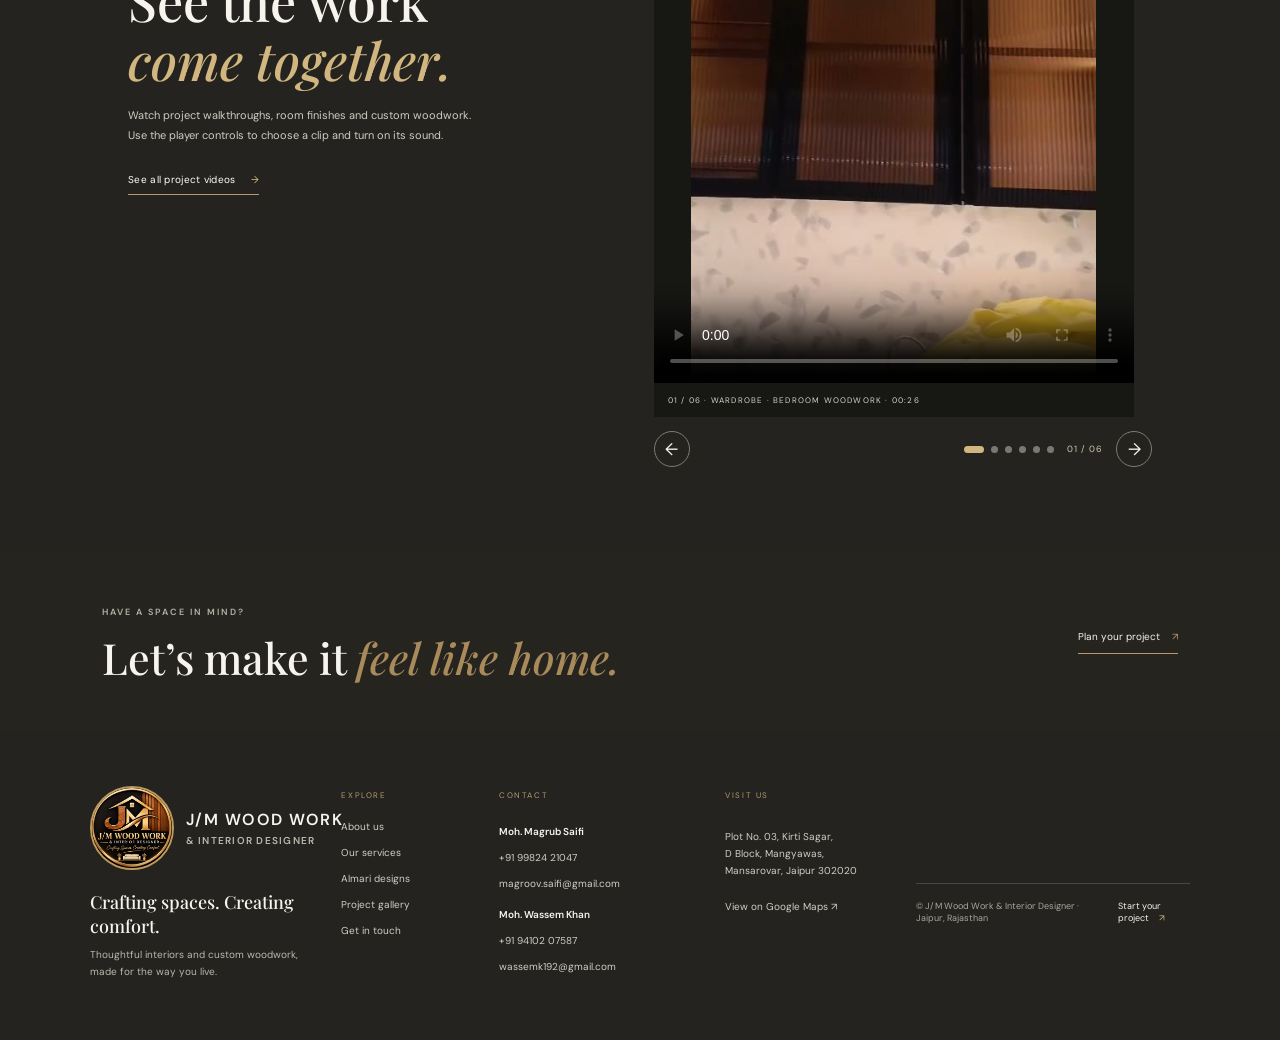
==== commit 44495b9c: "Add project videos to home carousel and gallery" ====
--- a/index.html
+++ b/index.html
@@ -14,7 +14,7 @@
     <section class="intro-band"><p class="eyebrow">J/M WOOD WORK & INTERIOR DESIGNER</p><p class="statement">Good design is more than what you see.<br><span>It’s how a space makes you feel.</span></p><p class="about-copy">From bespoke kitchens to restful bedrooms, we bring skilled craftsmanship and a personal touch to every corner of your home.</p><a class="text-link" href="/about.html">Get to know us <span>→</span></a></section>
     <section class="home-services"><div class="section-heading"><div><p class="eyebrow">WHAT WE CAN MAKE TOGETHER</p><h2>Designed around <em>your life.</em></h2></div><a class="text-link" href="/services.html">All services <span>→</span></a></div><div class="service-grid"><a class="service-card" href="/kitchen.html"><img src="/images/kitchen-island.jpg" alt="Modern modular kitchen with wood cabinets" loading="lazy"><span>01 · KITCHEN</span><h2>Modular kitchens <b>↗</b></h2><p>Beautifully planned for the everyday.</p></a><a class="service-card" href="/bedroom.html"><img src="/images/bedroom-wardrobe.jpg" alt="Bedroom wardrobe and custom storage" loading="lazy"><span>02 · BEDROOM</span><h2>Bedrooms & wardrobes <b>↗</b></h2><p>Calm rooms, clever storage.</p></a><a class="service-card" href="/living-room.html"><img src="/images/tv-panel.jpg" alt="Wood and marble TV feature wall" loading="lazy"><span>03 · LIVING</span><h2>TV panels & living <b>↗</b></h2><p>Custom pieces that bring it together.</p></a><a class="service-card" href="/almari.html"><img src="/images/almari-wooden.jpg" alt="Full-height wooden almari with warm lit display shelves" loading="lazy"><span>04 · ALMARI</span><h2>Custom wardrobes <b>↗</b></h2><p>Storage planned to fit your room and routine.</p></a></div></section>
     <section class="home-feature"><figure><img src="/images/living-room-sectional.jpg" alt="Comfortable living room with a custom sectional sofa" loading="lazy"></figure><div><p class="eyebrow">MADE WITH CARE, FROM THE FIRST SKETCH</p><h2>Your home,<br><em>your way.</em></h2><p>We listen, plan and craft each space to suit your needs. Explore the work and tell us what you have in mind.</p><a class="text-link" href="/gallery.html">See our project gallery <span>→</span></a></div></section>
-  <section class="home-process"><div class="section-heading"><div><p class="eyebrow">FROM FIRST CHAT TO FINISHING TOUCH</p><h2>A clear path to <em>your new space.</em></h2></div></div><div class="process-grid"><article><span>01</span><h3>We listen</h3><p>Tell us what you want to change, how you use the room and what matters most to you.</p></article><article><span>02</span><h3>We plan</h3><p>We discuss layout, materials, storage and practical details before work begins.</p></article><article><span>03</span><h3>We craft</h3><p>Our team brings the design to life with careful woodwork and a considered finish.</p></article></div></section><section class="home-video"><div class="home-video-copy"><p class="eyebrow">A REAL LOOK AT OUR WOODWORK</p><h2>See the work<br><em>come together.</em></h2><p>Watch a short on-site walkthrough and explore the details, finishes and craftsmanship. Turn on your sound using the video controls.</p><a class="text-link" href="/almari.html">Explore almari designs <span>→</span></a></div><figure class="video-frame"><video controls playsinline preload="metadata" poster="/images/almari-wooden.jpg" aria-label="J/M Wood Work project walkthrough video with audio"><source src="/videos/wardrobe-design.mp4" type="video/mp4">Your browser does not support MP4 video.</video><figcaption>J/M WOOD WORK · PROJECT WALKTHROUGH · AUDIO AVAILABLE</figcaption></figure></section></main>
+  <section class="home-process"><div class="section-heading"><div><p class="eyebrow">FROM FIRST CHAT TO FINISHING TOUCH</p><h2>A clear path to <em>your new space.</em></h2></div></div><div class="process-grid"><article><span>01</span><h3>We listen</h3><p>Tell us what you want to change, how you use the room and what matters most to you.</p></article><article><span>02</span><h3>We plan</h3><p>We discuss layout, materials, storage and practical details before work begins.</p></article><article><span>03</span><h3>We craft</h3><p>Our team brings the design to life with careful woodwork and a considered finish.</p></article></div></section><section class="home-video"><div class="home-video-copy"><p class="eyebrow">A REAL LOOK AT OUR WOODWORK</p><h2>See the work<br><em>come together.</em></h2><p>Watch project walkthroughs, room finishes and custom woodwork. Use the player controls to choose a clip and turn on its sound.</p><a class="text-link" href="/gallery.html#project-videos">See all project videos <span>→</span></a></div><div class="home-video-carousel" id="home-video-carousel" aria-label="Project video slideshow"></div></section></main>
   <section class="contact-strip"><div><p class="eyebrow">HAVE A SPACE IN MIND?</p><h2>Let’s make it <em>feel like home.</em></h2></div><a class="contact-link" href="/contact.html">Plan your project <span>↗</span></a></section><footer class="site-footer"><div class="footer-main"><div class="footer-brand"><a class="brand" href="/"><img class="brand-logo" src="/images/jm-logo.jpg" alt="J/M Wood Work logo"><span class="brand-name"><span>J/M WOOD WORK</span><i>& INTERIOR DESIGNER</i></span></a><p>Crafting spaces. Creating comfort.</p><span class="footer-tag">Thoughtful interiors and custom woodwork, made for the way you live.</span></div><div class="footer-column"><p class="footer-title">EXPLORE</p><a href="/about.html">About us</a><a href="/services.html">Our services</a><a href="/almari.html">Almari designs</a><a href="/gallery.html">Project gallery</a><a href="/contact.html">Get in touch</a></div><div class="footer-column"><p class="footer-title">CONTACT</p><strong>Moh. Magrub Saifi</strong><a href="tel:+919982421047">+91 99824 21047</a><a href="mailto:magroov.saifi@gmail.com">magroov.saifi@gmail.com</a><strong>Moh. Wassem Khan</strong><a href="tel:+919410207587">+91 94102 07587</a><a href="mailto:wassemk192@gmail.com">wassemk192@gmail.com</a></div><div class="footer-column footer-address"><p class="footer-title">VISIT US</p><p>Plot No. 03, Kirti Sagar,<br>D Block, Mangyawas,<br>Mansarovar, Jaipur 302020</p><a href="https://maps.google.com/?q=Plot+No+03+Kirti+Sagar+D+Block+Mangyawas+Mansarovar+Jaipur+302020" target="_blank" rel="noreferrer">View on Google Maps ↗</a></div></div><div class="footer-bottom"><span>© J/M Wood Work & Interior Designer · Jaipur, Rajasthan</span><a href="/contact.html">Start your project <span>↗</span></a></div></footer>
-  <script src="/script.js" defer></script>
+  <script src="/script.js?v=20261103-videos" defer></script>
 </body></html>
--- a/styles.css
+++ b/styles.css
@@ -20,4 +20,10 @@
 .brand-logo{display:block;flex:none;width:49px;height:66px;object-fit:contain;background:#080706;border:1px solid #bd9a5b;border-radius:4px}.brand-name>span{display:block;font-size:12px;font-weight:600;letter-spacing:1.2px;white-space:nowrap}.site-footer .brand-logo{width:58px;height:78px}.site-footer .brand-name>span{font-size:13px;color:#f7f4ed}.site-footer .brand-name i{font-size:8px}
 @media(max-width:980px){.brand-logo{width:43px;height:58px}.brand-name>span{font-size:11px;letter-spacing:.8px}.site-footer .brand-logo{width:52px;height:70px}}
 @media(max-width:760px){.brand-logo{width:39px;height:52px}.brand-name>span{font-size:10px;letter-spacing:.65px}.brand-name i{font-size:7px}.site-footer .brand-logo{width:48px;height:64px}.site-footer .brand-name>span{font-size:11px}}
+.topbar{min-height:96px}.brand-logo{width:72px;height:72px;object-fit:cover;border:2px solid #bd9a5b;border-radius:50%;background:#080706}.brand-name>span{font-size:15px;letter-spacing:1.35px}.brand-name i{font-size:10px;letter-spacing:1.25px}.site-footer .brand-logo{width:84px;height:84px}.site-footer .brand-name>span{font-size:16px}.site-footer .brand-name i{font-size:10px}
+@media(max-width:980px){.topbar{min-height:88px}.brand-logo{width:62px;height:62px}.brand-name>span{font-size:13.5px;letter-spacing:1px}.brand-name i{font-size:9px}.site-footer .brand-logo{width:72px;height:72px}}
+@media(max-width:760px){.topbar{min-height:76px}.brand-logo{width:56px;height:56px}.brand-name>span{font-size:12px;letter-spacing:.7px}.brand-name i{font-size:8.5px;letter-spacing:.8px}.site-footer .brand-logo{width:66px;height:66px}.site-footer .brand-name>span{font-size:14px}}
+.home-video-carousel{min-width:0;width:100%;max-width:520px;margin-inline:auto}.carousel-stage{min-width:0}.carousel-slide[hidden]{display:none!important}.carousel-slide{width:100%}.carousel-slide video{width:100%;height:auto}.carousel-controls{display:flex;align-items:center;gap:13px;margin-top:14px}.carousel-arrow{width:36px;height:36px;border:1px solid #75836d;border-radius:50%;background:transparent;color:#f7f4ed;font-size:17px;cursor:pointer;flex:none}.carousel-arrow:hover{background:#31553b}.carousel-dots{display:flex;align-items:center;gap:7px;margin-left:auto}.carousel-dot{width:7px;height:7px;border:0;border-radius:50%;padding:0;background:#7a7971;cursor:pointer}.carousel-dot[aria-pressed=true]{width:20px;border-radius:8px;background:#d1b77f}.carousel-count{font-size:9px;letter-spacing:1px;color:#d3c9b1;white-space:nowrap}.video-gallery-section{padding:75px 8vw 90px;background:#eeece6}.video-gallery-section .section-heading{display:block}.video-gallery-intro{font-size:11px;line-height:1.8;color:#6e6a62;max-width:440px;margin:15px 0 0}.video-gallery-grid{display:grid;grid-template-columns:repeat(3,minmax(0,1fr));gap:20px}.video-card{min-width:0;background:#fff;border:1px solid #e3dfd6}.video-card-media{margin:0;background:#161614}.video-card-media video{display:block;width:100%;height:auto;max-height:75vh;object-fit:contain;background:#161614}.video-card-media figcaption{background:#fff;padding:16px}.video-card-media figcaption>span{font-size:8px;letter-spacing:1.25px;color:#8b806c}.video-card-media h3{font:500 19px var(--serif);margin:8px 0}.video-card-media p{font-size:10px;line-height:1.7;color:#6e6a62;margin:0}.video-card .project-enquiry{margin:0}.video-gallery-grid .video-card video{aspect-ratio:auto}
+@media(max-width:980px){.video-gallery-section{padding:65px 6vw 75px}.video-gallery-grid{grid-template-columns:repeat(2,minmax(0,1fr));gap:14px}}
+@media(max-width:760px){.home-video-carousel{max-width:520px}.carousel-controls{gap:8px}.carousel-arrow{width:34px;height:34px}.carousel-dots{gap:5px}.carousel-dot{width:6px;height:6px}.carousel-dot[aria-pressed=true]{width:15px}.carousel-count{font-size:8px}.video-gallery-section{padding:55px 6vw 65px}.video-gallery-grid{grid-template-columns:1fr;gap:15px}.video-card-media video{max-height:72vh}}
 @media(max-width:760px){.hero h1{font-size:clamp(48px,13vw,58px)}.brand-name{font-size:11px;letter-spacing:.9px}.brand-name i{font-size:7.5px}.float-actions{right:12px;bottom:12px;gap:7px}.float-button{width:42px;height:42px;min-width:42px;padding:0;border-radius:50%;gap:0}.float-button span{display:none}}
